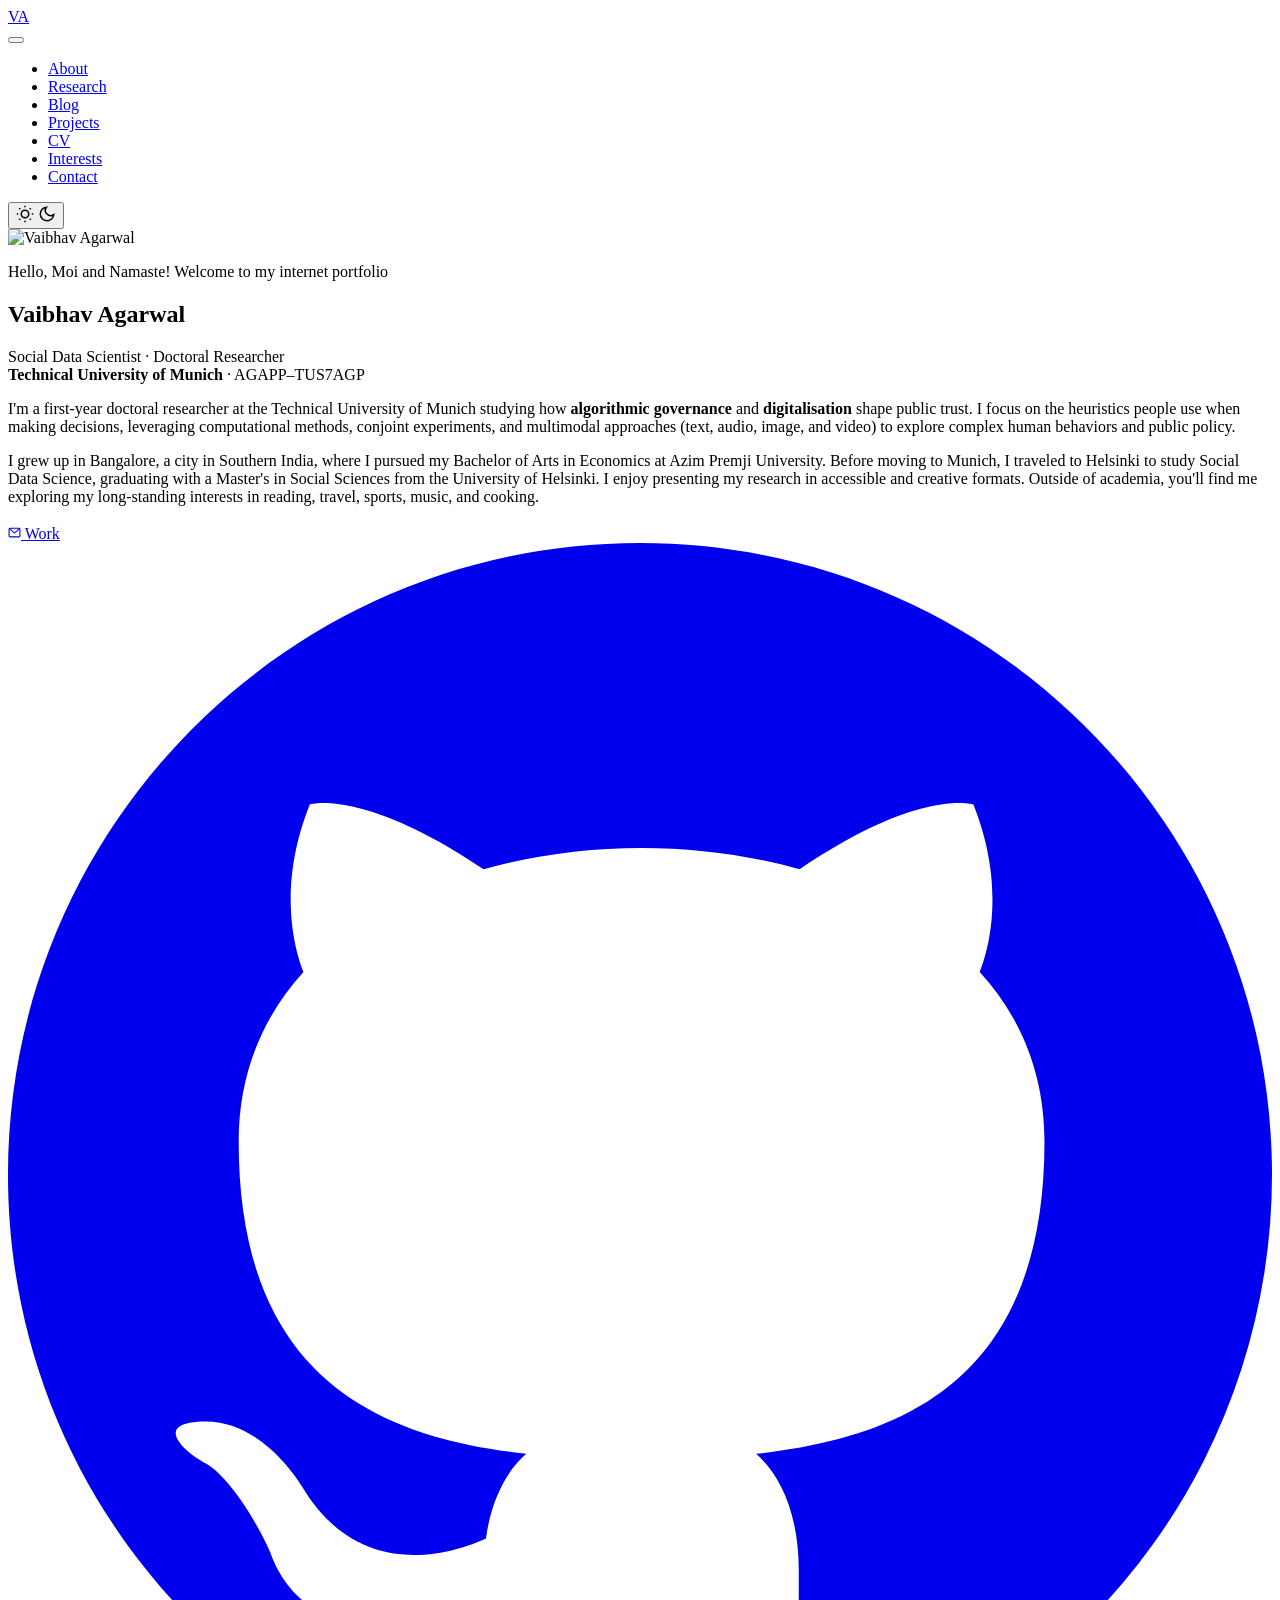
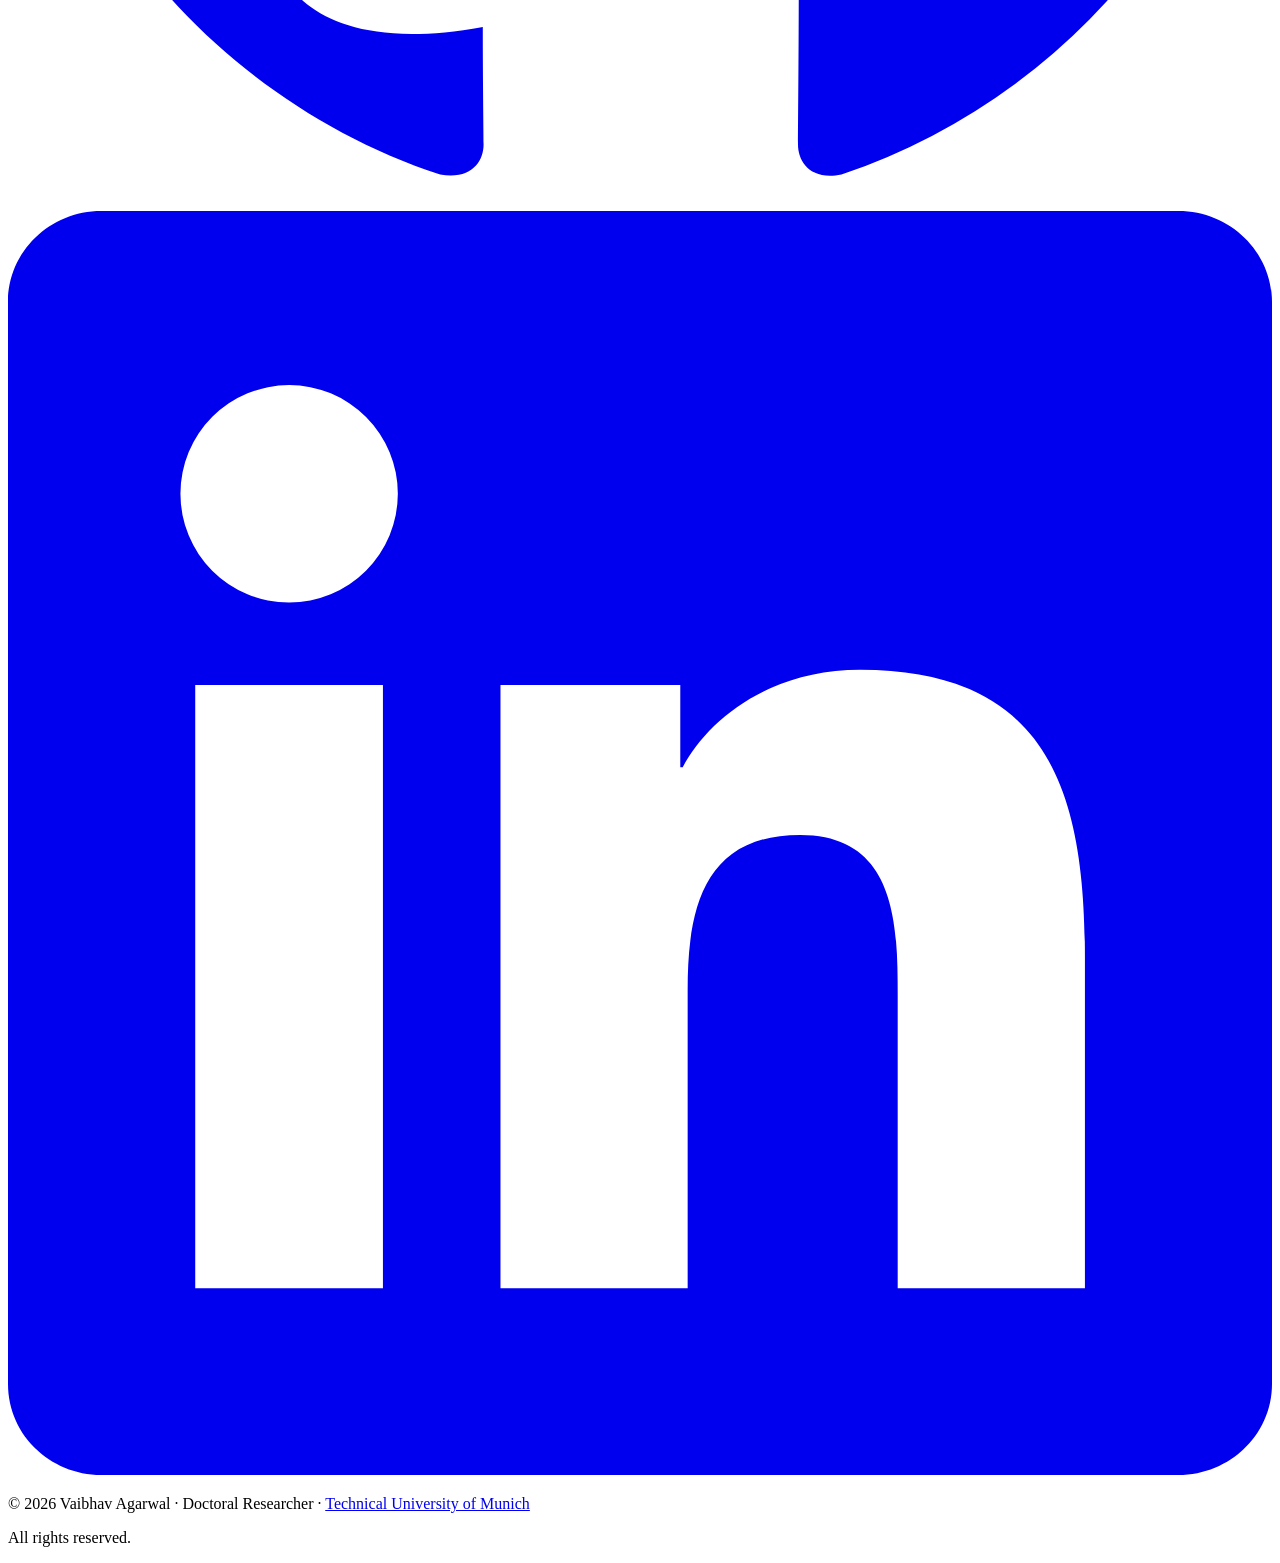
==== index.html @ 7e779191 "Adding some new changes  2" ====
<!DOCTYPE html>
<html lang="en" data-theme="light">
<head>
    <meta charset="UTF-8">
    <meta name="viewport" content="width=device-width, initial-scale=1.0">
    <title>Vaibhav Agarwal — Doctoral Researcher, TUM</title>
    <meta name="description" content="Vaibhav Agarwal — Doctoral Researcher at Technical University of Munich. Research in Algorithmic Governance, Public Trust, and Social Data Science.">
    <link rel="icon" href="favicon.png" type="image/png">
    
    <!-- Fonts and Icons -->
    <link rel="preconnect" href="https://fonts.googleapis.com">
    <link rel="preconnect" href="https://fonts.gstatic.com" crossorigin>
    <link href="https://fonts.googleapis.com/css2?family=Playfair+Display:ital,wght@0,400;0,500;0,600;0,700;1,400;1,500&display=swap" rel="stylesheet">
    <link href="https://fonts.googleapis.com/css2?family=Kalam:wght@700&display=swap" rel="stylesheet">
    <link rel="stylesheet" href="style.css">
</head>
<body>

    <!-- ══════ NAVIGATION ══════ -->
    <nav>
        <div class="nav-inner">
            <a href="index.html" class="nav-name">VA</a>
            <div class="nav-right">
                <button class="nav-toggle" onclick="document.querySelector('.nav-links').classList.toggle('active')" aria-label="Toggle menu">
                    <span></span><span></span><span></span>
                </button>
                
                <!-- Notice how these links now point to actual .html files! -->
                <ul class="nav-links">
                    <li><a href="index.html">About</a></li>
                    <li><a href="research.html">Research</a></li>
                    <li><a href="blog.html">Blog</a></li>
                    <li><a href="projects.html">Projects</a></li>
                    <li><a href="cv.html">CV</a></li>
                    <li><a href="interests.html">Interests</a></li>
                    <li><a href="contact.html">Contact</a></li>
                </ul>
                
                <button class="theme-toggle" onclick="toggleTheme()" aria-label="Toggle dark mode">
                    <svg class="sun" width="18" height="18" viewBox="0 0 24 24" fill="none" stroke="currentColor" stroke-width="2"><circle cx="12" cy="12" r="5"/><path d="M12 1v2M12 21v2M4.22 4.22l1.42 1.42M18.36 18.36l1.42 1.42M1 12h2M21 12h2M4.22 19.78l1.42-1.42M18.36 5.64l1.42-1.42"/></svg>
                    <svg class="moon" width="18" height="18" viewBox="0 0 24 24" fill="none" stroke="currentColor" stroke-width="2"><path d="M21 12.79A9 9 0 1111.21 3 7 7 0 0021 12.79z"/></svg>
                </button>
            </div>
        </div>
    </nav>

    <main>
        <!-- ══════ ABOUT (HERO SECTION) ══════ -->
        <section id="about" class="hero">
            <div class="hero-photo-wrapper">
                <img src="photo.jpg" alt="Vaibhav Agarwal" class="hero-photo">
            </div>
            <div class="hero-text">
                <p class="hero-greeting">Hello, Moi and Namaste! Welcome to my internet portfolio</p>
                <h1>Vaibhav Agarwal</h1>
                <p class="hero-affiliation">
                    Social Data Scientist · Doctoral Researcher<br>
                    <strong>Technical University of Munich</strong> · AGAPP–TUS7AGP
                </p>
                <p class="hero-bio">
                    I'm a first-year doctoral researcher at the Technical University of Munich studying how <strong>algorithmic governance</strong> and <strong>digitalisation</strong> shape public trust.
                    I focus on the heuristics people use when making decisions, leveraging computational methods, conjoint experiments, and multimodal approaches (text, audio, image, and video) to explore complex human behaviors and public policy.
                </p>

                <div class="hero-bio-personal">
                    I grew up in Bangalore, a city in Southern India, where I pursued my Bachelor of Arts in Economics at Azim Premji University. Before moving to Munich, I traveled to Helsinki to study Social Data Science, graduating with a Master's in Social Sciences from the University of Helsinki. I enjoy presenting my research in accessible and creative formats. Outside of academia, you'll find me exploring my long-standing interests in reading, travel, sports, music, and cooking.
                </div>

                <div class="hero-links" style="flex-wrap: nowrap; gap: 10px; align-items: center; justify-content: flex-end;">

                    <!-- Email dropdown -->
                    <div style="position: relative;">
                        <button onclick="this.nextElementSibling.classList.toggle('open')" class="hero-link" title="Email" style="background: none; border: 1px solid var(--color-border); cursor: pointer; font-family: var(--font-body);">
                            <svg viewBox="0 0 24 24" fill="none" stroke="currentColor" stroke-width="2"><rect x="2" y="4" width="20" height="16" rx="2"/><path d="M22 4L12 13 2 4"/></svg>
                        </button>
                        <div class="email-dropdown">
                            <a href="mailto:vaibhav.agarwal@tum.de">
                                <svg width="13" height="13" viewBox="0 0 24 24" fill="none" stroke="currentColor" stroke-width="2"><rect x="2" y="4" width="20" height="16" rx="2"/><path d="M22 4L12 13 2 4"/></svg>
                                Work
                            </a>
                        </div>
                    </div>

                    <a href="https://github.com/econvaibhav" target="_blank" class="hero-link" title="GitHub">
                        <svg viewBox="0 0 24 24" fill="currentColor"><path d="M12 0C5.37 0 0 5.37 0 12c0 5.31 3.435 9.795 8.205 11.385.6.105.825-.255.825-.57 0-.285-.015-1.23-.015-2.235-3.015.555-3.795-.735-4.035-1.41-.135-.345-.72-1.41-1.23-1.695-.42-.225-1.02-.78-.015-.795.945-.015 1.62.87 1.845 1.23 1.08 1.815 2.805 1.305 3.495.99.105-.78.42-1.305.765-1.605-2.67-.3-5.46-1.335-5.46-5.925 0-1.305.465-2.385 1.23-3.225-.12-.3-.54-1.53.12-3.18 0 0 1.005-.315 3.3 1.23.96-.27 1.98-.405 3-.405s2.04.135 3 .405c2.295-1.56 3.3-1.23 3.3-1.23.66 1.65.24 2.88.12 3.18.765.84 1.23 1.905 1.23 3.225 0 4.605-2.805 5.625-5.475 5.925.435.375.81 1.095.81 2.22 0 1.605-.015 2.895-.015 3.3 0 .315.225.69.825.57A12.02 12.02 0 0024 12c0-6.63-5.37-12-12-12z"/></svg>
                    </a>

                    <a href="https://www.linkedin.com/in/" target="_blank" class="hero-link" title="LinkedIn">
                        <svg viewBox="0 0 24 24" fill="currentColor"><path d="M20.447 20.452h-3.554v-5.569c0-1.328-.027-3.037-1.852-3.037-1.853 0-2.136 1.445-2.136 2.939v5.667H9.351V9h3.414v1.561h.046c.477-.9 1.637-1.85 3.37-1.85 3.601 0 4.267 2.37 4.267 5.455v6.286zM5.337 7.433a2.062 2.062 0 01-2.063-2.065 2.064 2.064 0 112.063 2.065zm1.782 13.019H3.555V9h3.564v11.452zM22.225 0H1.771C.792 0 0 .774 0 1.729v20.542C0 23.227.792 24 1.771 24h20.451C23.2 24 24 23.227 24 22.271V1.729C24 .774 23.2 0 22.222 0h.003z"/></svg>
                    </a>

                </div>
            </div>
        </section>

    </main>

    <!-- ══════ FOOTER ══════ -->
    <footer>
        <p>&copy; 2026 Vaibhav Agarwal · Doctoral Researcher · <a href="https://www.tum.de/" target="_blank">Technical University of Munich</a></p>
        <p style="margin-top: 4px;">All rights reserved.</p>
    </footer>

    <script src="script.js"></script>
</body>
</html>
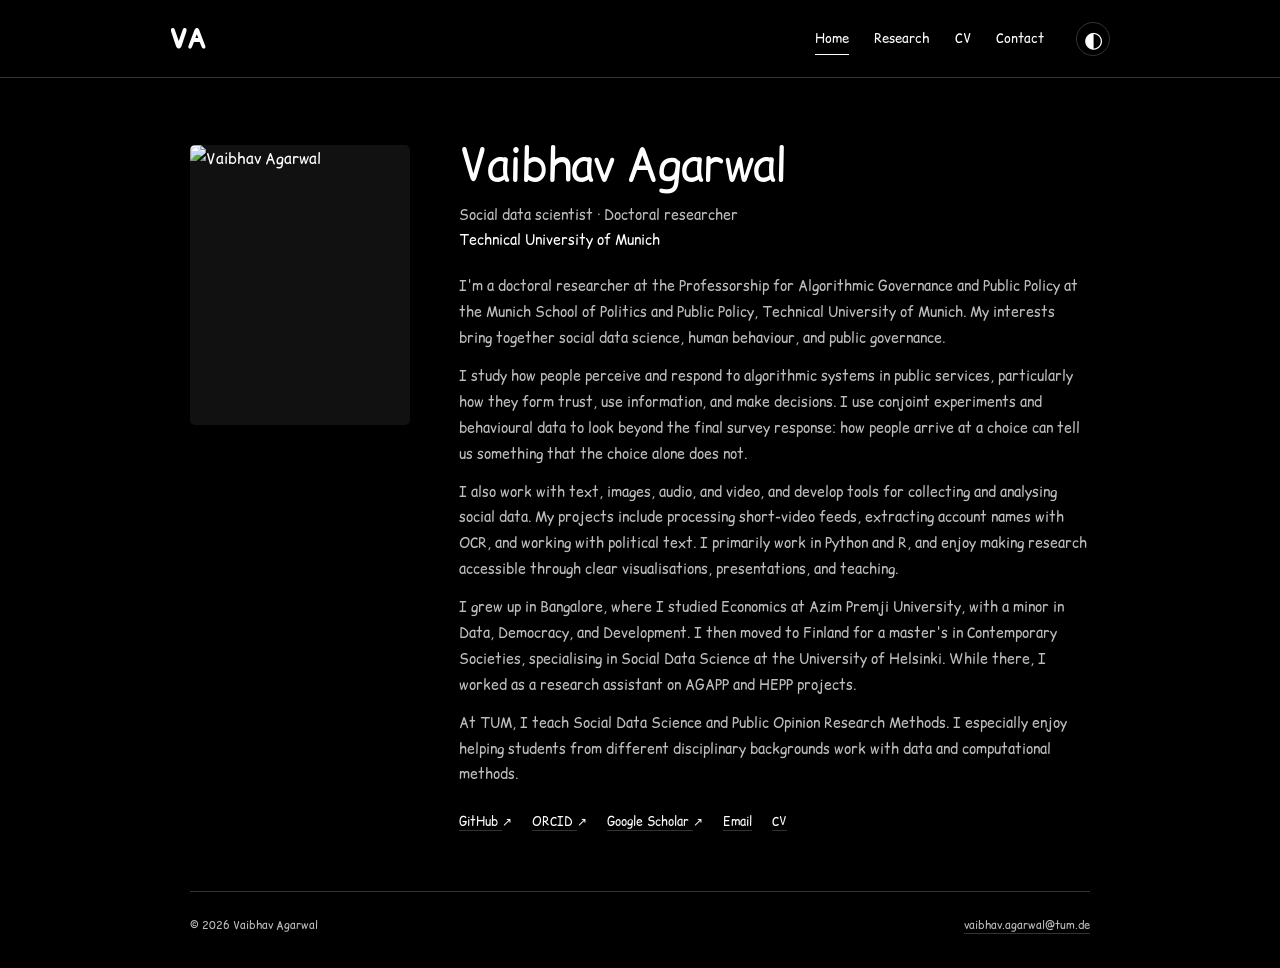
==== commit 3b7c7693: "Add files via upload" ====
--- a/index.html
+++ b/index.html
@@ -1,106 +1,57 @@
-<!DOCTYPE html>
-<html lang="en" data-theme="light">
+<!doctype html>
+<html lang="en" data-theme="dark">
 <head>
-    <meta charset="UTF-8">
-    <meta name="viewport" content="width=device-width, initial-scale=1.0">
-    <title>Vaibhav Agarwal — Doctoral Researcher, TUM</title>
-    <meta name="description" content="Vaibhav Agarwal — Doctoral Researcher at Technical University of Munich. Research in Algorithmic Governance, Public Trust, and Social Data Science.">
-    <link rel="icon" href="favicon.png" type="image/png">
-    
-    <!-- Fonts and Icons -->
-    <link rel="preconnect" href="https://fonts.googleapis.com">
-    <link rel="preconnect" href="https://fonts.gstatic.com" crossorigin>
-    <link href="https://fonts.googleapis.com/css2?family=Playfair+Display:ital,wght@0,400;0,500;0,600;0,700;1,400;1,500&display=swap" rel="stylesheet">
-    <link href="https://fonts.googleapis.com/css2?family=Kalam:wght@700&display=swap" rel="stylesheet">
-    <link rel="stylesheet" href="style.css">
+  <meta charset="utf-8">
+  <meta name="viewport" content="width=device-width, initial-scale=1">
+  <meta name="color-scheme" content="dark light">
+  <meta name="description" content="Vaibhav Agarwal is a social data scientist and doctoral researcher at the Technical University of Munich, studying algorithmic governance and human behaviour.">
+  <title>Vaibhav Agarwal — Social Data Science</title>
+  <link rel="icon" href="favicon.svg" type="image/svg+xml">
+  <script src="script.js"></script>
+  <link rel="stylesheet" href="style.css">
+  
 </head>
 <body>
-
-    <!-- ══════ NAVIGATION ══════ -->
-    <nav>
-        <div class="nav-inner">
-            <a href="index.html" class="nav-name">VA</a>
-            <div class="nav-right">
-                <button class="nav-toggle" onclick="document.querySelector('.nav-links').classList.toggle('active')" aria-label="Toggle menu">
-                    <span></span><span></span><span></span>
-                </button>
-                
-                <!-- Notice how these links now point to actual .html files! -->
-                <ul class="nav-links">
-                    <li><a href="index.html">About</a></li>
-                    <li><a href="research.html">Research</a></li>
-                    <li><a href="blog.html">Blog</a></li>
-                    <li><a href="projects.html">Projects</a></li>
-                    <li><a href="cv.html">CV</a></li>
-                    <li><a href="interests.html">Interests</a></li>
-                    <li><a href="contact.html">Contact</a></li>
-                </ul>
-                
-                <button class="theme-toggle" onclick="toggleTheme()" aria-label="Toggle dark mode">
-                    <svg class="sun" width="18" height="18" viewBox="0 0 24 24" fill="none" stroke="currentColor" stroke-width="2"><circle cx="12" cy="12" r="5"/><path d="M12 1v2M12 21v2M4.22 4.22l1.42 1.42M18.36 18.36l1.42 1.42M1 12h2M21 12h2M4.22 19.78l1.42-1.42M18.36 5.64l1.42-1.42"/></svg>
-                    <svg class="moon" width="18" height="18" viewBox="0 0 24 24" fill="none" stroke="currentColor" stroke-width="2"><path d="M21 12.79A9 9 0 1111.21 3 7 7 0 0021 12.79z"/></svg>
-                </button>
-            </div>
+  <a class="skip-link" href="#main">Skip to content</a>
+  <header class="site-header">
+    <div class="header-inner">
+      <a class="wordmark" href="index.html" aria-label="Vaibhav Agarwal, home">VA</a>
+      <nav aria-label="Main navigation">
+        <a href="index.html" aria-current="page">Home</a>
+        <a href="research.html">Research</a>
+        <a href="cv.html">CV</a>
+        <a href="contact.html">Contact</a>
+      </nav>
+      <button class="theme-toggle" type="button" aria-label="Switch to light theme" aria-pressed="true" hidden>
+        <span class="theme-glyph" aria-hidden="true">◐</span>
+      </button>
+    </div>
+  </header>
+  <main id="main" class="page">
+    <section id="about" class="intro" aria-labelledby="name">
+      <div class="portrait"><img src="photo.jpg" alt="Vaibhav Agarwal" width="220" height="280" fetchpriority="high"></div>
+      <div class="intro-text">
+        <h1 id="name">Vaibhav Agarwal</h1>
+        <p class="role">Social data scientist · Doctoral researcher</p>
+        <p class="affiliation">Technical University of Munich</p>
+        <p class="bio">I'm a doctoral researcher at the Professorship for Algorithmic Governance and Public Policy at the Munich School of Politics and Public Policy, Technical University of Munich. My interests bring together social data science, human behaviour, and public governance.</p>
+        <p class="bio">I study how people perceive and respond to algorithmic systems in public services, particularly how they form trust, use information, and make decisions. I use conjoint experiments and behavioural data to look beyond the final survey response: how people arrive at a choice can tell us something that the choice alone does not.</p>
+        <p class="bio">I also work with text, images, audio, and video, and develop tools for collecting and analysing social data. My projects include processing short-video feeds, extracting account names with OCR, and working with political text. I primarily work in Python and R, and enjoy making research accessible through clear visualisations, presentations, and teaching.</p>
+        <p class="bio">I grew up in Bangalore, where I studied Economics at Azim Premji University, with a minor in Data, Democracy, and Development. I then moved to Finland for a master's in Contemporary Societies, specialising in Social Data Science at the University of Helsinki. While there, I worked as a research assistant on AGAPP and HEPP projects.</p>
+        <p class="bio">At TUM, I teach Social Data Science and Public Opinion Research Methods. I especially enjoy helping students from different disciplinary backgrounds work with data and computational methods.</p>
+        <div class="profile-links" aria-label="Academic profiles and contact">
+          <a href="https://github.com/vaibhav-sds">GitHub <span aria-hidden="true">↗</span></a>
+          <a href="https://orcid.org/0009-0001-0770-1008" rel="me">ORCID <span aria-hidden="true">↗</span></a>
+          <a href="https://scholar.google.com/citations?user=zqAMT9IAAAAJ&amp;hl=en">Google Scholar <span aria-hidden="true">↗</span></a>
+          <a href="mailto:vaibhav.agarwal@tum.de">Email</a>
+          <a href="cv.html">CV</a>
         </div>
-    </nav>
-
-    <main>
-        <!-- ══════ ABOUT (HERO SECTION) ══════ -->
-        <section id="about" class="hero">
-            <div class="hero-photo-wrapper">
-                <img src="photo.jpg" alt="Vaibhav Agarwal" class="hero-photo">
-            </div>
-            <div class="hero-text">
-                <p class="hero-greeting">Hello, Moi and Namaste! Welcome to my internet portfolio</p>
-                <h1>Vaibhav Agarwal</h1>
-                <p class="hero-affiliation">
-                    Social Data Scientist · Doctoral Researcher<br>
-                    <strong>Technical University of Munich</strong> · AGAPP–TUS7AGP
-                </p>
-                <p class="hero-bio">
-                    I'm a first-year doctoral researcher at the Technical University of Munich studying how <strong>algorithmic governance</strong> and <strong>digitalisation</strong> shape public trust.
-                    I focus on the heuristics people use when making decisions, leveraging computational methods, conjoint experiments, and multimodal approaches (text, audio, image, and video) to explore complex human behaviors and public policy.
-                </p>
-
-                <div class="hero-bio-personal">
-                    I grew up in Bangalore, a city in Southern India, where I pursued my Bachelor of Arts in Economics at Azim Premji University. Before moving to Munich, I traveled to Helsinki to study Social Data Science, graduating with a Master's in Social Sciences from the University of Helsinki. I enjoy presenting my research in accessible and creative formats. Outside of academia, you'll find me exploring my long-standing interests in reading, travel, sports, music, and cooking.
-                </div>
-
-                <div class="hero-links" style="flex-wrap: nowrap; gap: 10px; align-items: center; justify-content: flex-end;">
-
-                    <!-- Email dropdown -->
-                    <div style="position: relative;">
-                        <button onclick="this.nextElementSibling.classList.toggle('open')" class="hero-link" title="Email" style="background: none; border: 1px solid var(--color-border); cursor: pointer; font-family: var(--font-body);">
-                            <svg viewBox="0 0 24 24" fill="none" stroke="currentColor" stroke-width="2"><rect x="2" y="4" width="20" height="16" rx="2"/><path d="M22 4L12 13 2 4"/></svg>
-                        </button>
-                        <div class="email-dropdown">
-                            <a href="mailto:vaibhav.agarwal@tum.de">
-                                <svg width="13" height="13" viewBox="0 0 24 24" fill="none" stroke="currentColor" stroke-width="2"><rect x="2" y="4" width="20" height="16" rx="2"/><path d="M22 4L12 13 2 4"/></svg>
-                                Work
-                            </a>
-                        </div>
-                    </div>
-
-                    <a href="https://github.com/econvaibhav" target="_blank" class="hero-link" title="GitHub">
-                        <svg viewBox="0 0 24 24" fill="currentColor"><path d="M12 0C5.37 0 0 5.37 0 12c0 5.31 3.435 9.795 8.205 11.385.6.105.825-.255.825-.57 0-.285-.015-1.23-.015-2.235-3.015.555-3.795-.735-4.035-1.41-.135-.345-.72-1.41-1.23-1.695-.42-.225-1.02-.78-.015-.795.945-.015 1.62.87 1.845 1.23 1.08 1.815 2.805 1.305 3.495.99.105-.78.42-1.305.765-1.605-2.67-.3-5.46-1.335-5.46-5.925 0-1.305.465-2.385 1.23-3.225-.12-.3-.54-1.53.12-3.18 0 0 1.005-.315 3.3 1.23.96-.27 1.98-.405 3-.405s2.04.135 3 .405c2.295-1.56 3.3-1.23 3.3-1.23.66 1.65.24 2.88.12 3.18.765.84 1.23 1.905 1.23 3.225 0 4.605-2.805 5.625-5.475 5.925.435.375.81 1.095.81 2.22 0 1.605-.015 2.895-.015 3.3 0 .315.225.69.825.57A12.02 12.02 0 0024 12c0-6.63-5.37-12-12-12z"/></svg>
-                    </a>
-
-                    <a href="https://www.linkedin.com/in/" target="_blank" class="hero-link" title="LinkedIn">
-                        <svg viewBox="0 0 24 24" fill="currentColor"><path d="M20.447 20.452h-3.554v-5.569c0-1.328-.027-3.037-1.852-3.037-1.853 0-2.136 1.445-2.136 2.939v5.667H9.351V9h3.414v1.561h.046c.477-.9 1.637-1.85 3.37-1.85 3.601 0 4.267 2.37 4.267 5.455v6.286zM5.337 7.433a2.062 2.062 0 01-2.063-2.065 2.064 2.064 0 112.063 2.065zm1.782 13.019H3.555V9h3.564v11.452zM22.225 0H1.771C.792 0 0 .774 0 1.729v20.542C0 23.227.792 24 1.771 24h20.451C23.2 24 24 23.227 24 22.271V1.729C24 .774 23.2 0 22.222 0h.003z"/></svg>
-                    </a>
-
-                </div>
-            </div>
-        </section>
-
-    </main>
-
-    <!-- ══════ FOOTER ══════ -->
-    <footer>
-        <p>&copy; 2026 Vaibhav Agarwal · Doctoral Researcher · <a href="https://www.tum.de/" target="_blank">Technical University of Munich</a></p>
-        <p style="margin-top: 4px;">All rights reserved.</p>
-    </footer>
-
-    <script src="script.js"></script>
+      </div>
+    </section>
+  </main>
+  <footer class="site-footer">
+    <span>© 2026 Vaibhav Agarwal</span>
+    <a href="mailto:vaibhav.agarwal@tum.de">vaibhav.agarwal@tum.de</a>
+  </footer>
 </body>
-</html>+</html>
--- a/style.css
+++ b/style.css
@@ -0,0 +1,149 @@
+@font-face {
+  font-family: "Comic Relief";
+  src: url("fonts/ComicRelief-Regular.woff") format("woff");
+  font-weight: 400;
+  font-style: normal;
+  font-display: swap;
+}
+@font-face {
+  font-family: "Comic Relief";
+  src: url("fonts/ComicRelief-Bold.woff") format("woff");
+  font-weight: 700;
+  font-style: normal;
+  font-display: swap;
+}
+:root {
+  color-scheme: dark;
+  --background: #000;
+  --foreground: #fff;
+  --secondary: #bdbdbd;
+  --border: #333;
+  --subtle: #111;
+  --font: "Comic Sans MS", "Comic Sans", "Comic Relief", cursive;
+}
+:root[data-theme="light"] { color-scheme: light; --background: #fff; --foreground: #111; --secondary: #555; --border: #dedede; --subtle: #f5f5f5; }
+*, *::before, *::after { box-sizing: border-box; }
+html { scroll-behavior: smooth; scroll-padding-top: 30px; }
+body { min-height: 100vh; display: flex; flex-direction: column; margin: 0; background: var(--background); color: var(--foreground); font-family: var(--font); font-size: 15px; line-height: 1.8; -webkit-font-smoothing: antialiased; }
+button, input { font: inherit; }
+a { color: inherit; text-decoration-color: var(--border); text-underline-offset: 4px; }
+a:hover { text-decoration-color: var(--foreground); }
+a, button { -webkit-tap-highlight-color: transparent; }
+:focus-visible { outline: 2px solid var(--foreground); outline-offset: 5px; }
+button { cursor: pointer; }
+h1, h2, h3, p { margin: 0; }
+.skip-link { position: absolute; left: 16px; top: -100px; z-index: 10; background: var(--foreground); color: var(--background); padding: 8px 15px; }
+.skip-link:focus { top: 10px; }
+.site-header { border-bottom: 1px solid var(--border); }
+.header-inner { width: min(940px, calc(100% - 64px)); margin: 0 auto; min-height: 77px; display: flex; align-items: center; gap: 32px; }
+.wordmark { font: 700 27px/1 var(--font); letter-spacing: -1px; text-decoration: none; margin-right: auto; }
+nav { display: flex; align-items: center; flex-wrap: wrap; gap: 25px; }
+nav a { position: relative; font-size: 13px; text-decoration: none; padding: 10px 0; }
+nav a::after { content: ""; position: absolute; left: 0; right: 0; bottom: 5px; height: 1px; background: currentColor; transform: scaleX(0); transform-origin: left; transition: transform .22s ease; }
+nav a:hover::after, nav a:focus-visible::after, nav a[aria-current="page"]::after { transform: scaleX(1); }
+.theme-toggle { flex: 0 0 34px; width: 34px; height: 34px; padding: 0; border: 1px solid var(--border); border-radius: 50%; background: transparent; color: var(--foreground); place-items: center; transition: background .2s; }
+.theme-toggle:not([hidden]) { display: grid; }
+.theme-toggle:hover { background: var(--subtle); }
+.theme-glyph { font-size: 22px; line-height: 1; }
+.page { flex: 1; width: min(900px, calc(100% - 64px)); margin: 0 auto; }
+.intro { display: grid; grid-template-columns: 220px minmax(0, 1fr); gap: 49px; align-items: start; padding: 67px 0 58px; }
+.portrait { overflow: hidden; border-radius: 5px; background: var(--subtle); }
+.portrait img { width: 100%; height: 280px; display: block; object-fit: cover; object-position: 55% 62%; }
+h1 { font-family: var(--font); font-size: clamp(36px, 4.6vw, 45px); font-weight: 500; letter-spacing: -.025em; line-height: 1.15; margin: -5px 0 12px; }
+.role { color: var(--secondary); font-size: 14px; line-height: 1.7; }
+.affiliation { font-size: 14px; line-height: 1.7; margin: 1px 0 22px; }
+.bio { font-size: 14px; line-height: 1.85; color: var(--secondary); margin-top: 12px; }
+.profile-links { display: flex; flex-wrap: wrap; align-items: center; gap: 11px 20px; margin-top: 23px; }
+.profile-links a { font-size: 12px; white-space: nowrap; text-decoration-thickness: 1px; }
+.profile-links a span { display: inline-block; transition: transform .2s; }
+.profile-links a:hover span { transform: translate(1px,-1px); }
+.content-section { display: grid; grid-template-columns: 170px minmax(0, 1fr); gap: 36px; border-top: 1px solid var(--border); padding: 34px 0 38px; }
+h2 { font: 400 26px/1.3 var(--font); letter-spacing: -.025em; }
+.section-content { min-width: 0; }
+.prose p { font-size: 14px; line-height: 1.9; color: var(--secondary); }
+.prose p + p { margin-top: 12px; }
+.publication + .publication { margin-top: 29px; padding-top: 26px; border-top: 1px solid var(--border); }
+.publication-meta { font-size: 11px; line-height: 1.6; color: var(--secondary); margin-bottom: 8px; }
+.publication h3 { font: 500 19px/1.45 var(--font); letter-spacing: -.01em; }
+.publication h3 a { text-decoration: none; }
+.publication h3 a:hover { text-decoration: underline; text-decoration-thickness: 1px; }
+.authors { font-size: 12px; line-height: 1.8; color: var(--secondary); margin-top: 9px; }
+.authors strong { font-weight: 600; color: var(--foreground); }
+.venue { font-size: 12px; line-height: 1.7; color: var(--secondary); margin-top: 5px; }
+.paper-links { display: flex; gap: 17px; flex-wrap: wrap; margin-top: 9px; font-size: 11px; }
+.project-list article + article { margin-top: 24px; }
+.project-list h3 { font-size: 14px; font-weight: 500; line-height: 1.6; }
+.project-list h3 a { text-decoration: none; }
+.project-list h3 a:hover { text-decoration: underline; text-decoration-thickness: 1px; }
+.project-list h3 a span { margin-left: 5px; font-size: 12px; }
+.project-list p { font-size: 13px; color: var(--secondary); line-height: 1.8; margin-top: 5px; }
+.teaching-list article { display: flex; justify-content: space-between; align-items: baseline; gap: 12px 24px; flex-wrap: wrap; }
+.teaching-list article + article { margin-top: 22px; }
+.teaching-list h3 { font-size: 14px; font-weight: 500; line-height: 1.6; }
+.teaching-list p { font-size: 12px; line-height: 1.7; color: var(--secondary); margin-top: 3px; }
+.teaching-list .term { font-size: 11px; white-space: nowrap; }
+.site-footer { width: min(900px, calc(100% - 64px)); margin: 0 auto; display: flex; justify-content: space-between; align-items: center; gap: 12px 25px; flex-wrap: wrap; padding: 24px 0 32px; border-top: 1px solid var(--border); font-size: 11px; color: var(--secondary); }
+.site-footer a { overflow-wrap: anywhere; }
+@media (max-width: 780px) {
+  .intro { grid-template-columns: 185px minmax(0, 1fr); gap: 32px; padding-top: 48px; }
+  .portrait img { height: 250px; }
+  .content-section { grid-template-columns: 140px minmax(0, 1fr); gap: 26px; }
+  .profile-links { gap: 9px 16px; }
+}
+@media (max-width: 600px) {
+  .header-inner { width: calc(100% - 40px); gap: 18px; flex-wrap: wrap; padding: 18px 0 11px; }
+  .wordmark { order: 1; }
+  .theme-toggle { order: 2; }
+  nav { order: 3; width: 100%; gap: 3px 22px; justify-content: flex-start; }
+  nav a { font-size: 12px; }
+  .page, .site-footer { width: calc(100% - 44px); }
+  .intro { grid-template-columns: 1fr; gap: 28px; padding: 34px 0 35px; }
+  .portrait { width: 185px; }
+  .portrait img { height: 220px; }
+  h1 { font-size: 37px; margin-top: 0; }
+  .affiliation { margin-bottom: 20px; }
+  .content-section { grid-template-columns: 1fr; gap: 21px; padding: 28px 0 32px; }
+  h2 { font-size: 25px; }
+  .publication h3 { font-size: 19px; }
+  .profile-links { gap: 12px 20px; }
+  .site-footer { align-items: flex-start; padding-bottom: 27px; }
+}
+@media (max-width: 360px) { nav { gap: 7px 12px; } nav a { font-size: 11px; } h1 { font-size: 33px; } }
+@media (pointer: coarse) {
+  nav a, .profile-links a, .paper-links a, .site-footer a { display: inline-flex; align-items: center; min-height: 44px; }
+  .theme-toggle { width: 44px; height: 44px; flex-basis: 44px; }
+  .profile-links { gap: 0 18px; margin-top: 16px; }
+}
+@media (prefers-reduced-motion: reduce) { html { scroll-behavior: auto; } *, *::before, *::after { animation: none !important; transition: none !important; } }
+@media print {
+  :root { --background: #fff !important; --foreground: #000 !important; --secondary: #333 !important; --border: #ccc !important; }
+  .site-header, .skip-link { display: none; }
+  .page, .site-footer { width: 100%; }
+  .intro { padding-top: 0; }
+  .publication, .project-list article, .teaching-list article { break-inside: avoid; }
+}
+
+/* Shared layouts for the separate academic pages. */
+.page-heading { padding: 60px 0 38px; }
+.page-heading h1 { margin: 0; font-size: clamp(34px, 4.6vw, 42px); }
+.page-heading p { margin-top: 17px; color: var(--secondary); font-size: 13px; }
+.link-separator { margin: 0 16px; }
+.contact-details { font-size: 16px; overflow-wrap: anywhere; }
+.contact-profiles { display: flex; flex-wrap: wrap; gap: 15px 27px; font-size: 13px; }
+.cv-actions { display: flex; flex-wrap: wrap; gap: 24px; margin: -12px 0 24px; font-size: 13px; }
+.cv-document { display: block; width: 100%; height: 78vh; min-height: 560px; margin: 0 0 40px; border: 1px solid var(--border); background: var(--subtle); }
+.cv-document p { padding: 24px; font-size: 14px; }
+@media (max-width: 780px) { .header-inner { gap: 22px; } nav { gap: 20px; } }
+@media (max-width: 600px) {
+  .page-heading { padding: 35px 0 28px; }
+  .page-heading h1 { font-size: 34px; }
+  .cv-actions { margin-top: -2px; margin-bottom: 22px; }
+  .cv-document { min-height: 440px; height: 68vh; }
+  .contact-profiles { gap: 9px 23px; }
+  nav { gap: 3px 22px; }
+}
+@media (pointer: coarse) { .cv-actions a, .contact-profiles a { display: inline-flex; align-items: center; min-height: 44px; } }
+@media print { .cv-actions { display: none; } }
+
+.research-profiles { display: flex; flex-wrap: wrap; gap: 12px 24px; margin-bottom: 25px; font-size: 12px; }
+@media (pointer: coarse) { .research-profiles a { display: inline-flex; align-items: center; min-height: 44px; } }
